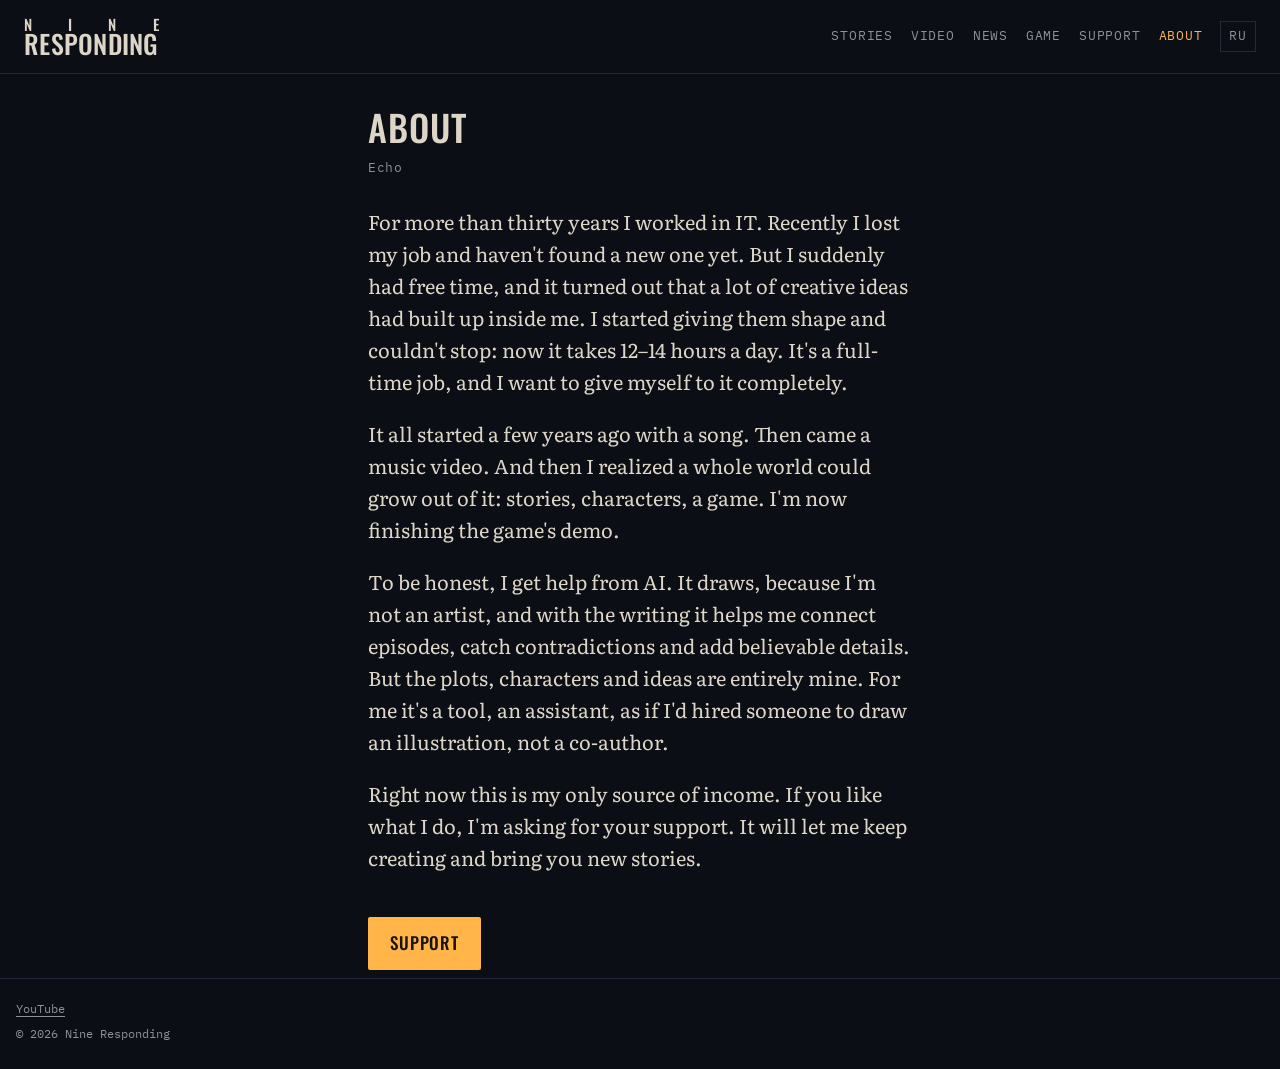
==== about/index.html @ e3c186d3 "Сборка из dd6345d" ====
<!doctype html>
<html lang="en">
<head>
<meta charset="utf-8">
<meta name="viewport" content="width=device-width, initial-scale=1">
<title>About — Nine Responding</title>
<meta name="description" content="Nobody else will go. You&#x27;re the rescue. The machine is barely holding together, the odds are bad, and someone out there is still calling.">
<meta property="og:title" content="About">
<meta property="og:description" content="Nobody else will go. You&#x27;re the rescue. The machine is barely holding together, the odds are bad, and someone out there is still calling.">
<meta property="og:type" content="website">
<script type="module" src="https://static.cloudflareinsights.com/beacon.min.js" data-cf-beacon='{"token": "5e5eaa38a6b947d298959b87df65c44a"}'></script>
<link rel="canonical" href="https://nineresponding.com/about/">
<meta property="og:image" content="https://nineresponding.com/assets/key-art-draft-1600.webp">
<meta name="theme-color" content="#0b0e14">
<link rel="icon" href="/favicon-32.png" type="image/png" sizes="32x32">
<link rel="apple-touch-icon" href="/apple-touch-icon.png">
<link rel="preload" href="/fonts/literata-cyrillic-400-normal.woff2" as="font" type="font/woff2" crossorigin>
<link rel="stylesheet" href="/style.css?v=d3aee0e0">
<script src="/site.js?v=2325789d" defer></script>
</head>
<body>
<a class="skip" href="#main">Skip to content</a>
<header class="site-header">
  <a class="logo" href="/" aria-label="Nine Responding">
    <span class="logo-top" aria-hidden="true"><span>N</span><span>I</span><span>N</span><span>E</span></span>
    <span class="logo-bottom" aria-hidden="true">RESPONDING</span>
  </a>
  <nav class="site-nav"><a href="/stories/">Stories</a><a href="/video/">Video</a><a href="/news/">News</a><a href="/game/">Game</a><a href="/support/">Support</a><a href="/about/" aria-current="page">About</a><a class="lang" href="https://9resp.ru/about/" hreflang="ru" aria-label="Русская версия">RU</a></nav>
</header>
<main id="main">
<div class="wrap about"><h1 class="page-title">About</h1><p class="byline">Echo</p><p>For more than thirty years I worked in IT. Recently I lost my job and haven't found a new one yet. But I suddenly had free time, and it turned out that a lot of creative ideas had built up inside me. I started giving them shape and couldn't stop: now it takes 12–14 hours a day. It's a full-time job, and I want to give myself to it completely.</p><p>It all started a few years ago with a song. Then came a music video. And then I realized a whole world could grow out of it: stories, characters, a game. I'm now finishing the game's demo.</p><p>To be honest, I get help from AI. It draws, because I'm not an artist, and with the writing it helps me connect episodes, catch contradictions and add believable details. But the plots, characters and ideas are entirely mine. For me it's a tool, an assistant, as if I'd hired someone to draw an illustration, not a co-author.</p><p>Right now this is my only source of income. If you like what I do, I'm asking for your support. It will let me keep creating and bring you new stories.</p><a class="btn btn-primary" href="/support/">Support</a></div>
</main>
<footer class="site-footer">
  <p class="socials"><a href="https://www.youtube.com/channel/UCDB4anseFL0eSQk6nNHwFkQ" rel="noopener" target="_blank">YouTube</a></p>
  <p>© 2026 Nine Responding</p>
</footer>
</body>
</html>
---- style.css ----
/* Nine Responding — тёмная кабина, янтарные приборы. Сначала мобильная версия. */

@font-face { font-family: "Literata"; font-style: normal; font-weight: 400; font-display: swap;
  src: url(/fonts/literata-cyrillic-400-normal.woff2) format("woff2");
  unicode-range: U+0301,U+0400-045F,U+0490-0491,U+04B0-04B1,U+2116; }
@font-face { font-family: "Literata"; font-style: normal; font-weight: 400; font-display: swap;
  src: url(/fonts/literata-latin-400-normal.woff2) format("woff2");
  unicode-range: U+0000-00FF,U+0131,U+0152-0153,U+02BB-02BC,U+02C6,U+02DA,U+02DC,U+0304,U+0308,U+0329,U+2000-206F,U+20AC,U+2122,U+2191,U+2193,U+2212,U+2215,U+FEFF,U+FFFD; }
@font-face { font-family: "Literata"; font-style: italic; font-weight: 400; font-display: swap;
  src: url(/fonts/literata-cyrillic-400-italic.woff2) format("woff2");
  unicode-range: U+0301,U+0400-045F,U+0490-0491,U+04B0-04B1,U+2116; }
@font-face { font-family: "Literata"; font-style: italic; font-weight: 400; font-display: swap;
  src: url(/fonts/literata-latin-400-italic.woff2) format("woff2");
  unicode-range: U+0000-00FF,U+0131,U+0152-0153,U+02BB-02BC,U+02C6,U+02DA,U+02DC,U+0304,U+0308,U+0329,U+2000-206F,U+20AC,U+2122,U+2191,U+2193,U+2212,U+2215,U+FEFF,U+FFFD; }
@font-face { font-family: "Literata"; font-style: normal; font-weight: 600; font-display: swap;
  src: url(/fonts/literata-cyrillic-600-normal.woff2) format("woff2");
  unicode-range: U+0301,U+0400-045F,U+0490-0491,U+04B0-04B1,U+2116; }
@font-face { font-family: "Literata"; font-style: normal; font-weight: 600; font-display: swap;
  src: url(/fonts/literata-latin-600-normal.woff2) format("woff2");
  unicode-range: U+0000-00FF,U+0131,U+0152-0153,U+02BB-02BC,U+02C6,U+02DA,U+02DC,U+0304,U+0308,U+0329,U+2000-206F,U+20AC,U+2122,U+2191,U+2193,U+2212,U+2215,U+FEFF,U+FFFD; }
@font-face { font-family: "Oswald"; font-weight: 500; font-display: swap;
  src: url(/fonts/oswald-cyrillic-500-normal.woff2) format("woff2");
  unicode-range: U+0301,U+0400-045F,U+0490-0491,U+04B0-04B1,U+2116; }
@font-face { font-family: "Oswald"; font-weight: 500; font-display: swap;
  src: url(/fonts/oswald-latin-500-normal.woff2) format("woff2");
  unicode-range: U+0000-00FF,U+0131,U+0152-0153,U+02BB-02BC,U+02C6,U+02DA,U+02DC,U+0304,U+0308,U+0329,U+2000-206F,U+20AC,U+2122,U+2191,U+2193,U+2212,U+2215,U+FEFF,U+FFFD; }
@font-face { font-family: "IBM Plex Mono"; font-weight: 400; font-display: swap;
  src: url(/fonts/ibm-plex-mono-cyrillic-400-normal.woff2) format("woff2");
  unicode-range: U+0301,U+0400-045F,U+0490-0491,U+04B0-04B1,U+2116; }
@font-face { font-family: "IBM Plex Mono"; font-weight: 400; font-display: swap;
  src: url(/fonts/ibm-plex-mono-latin-400-normal.woff2) format("woff2");
  unicode-range: U+0000-00FF,U+0131,U+0152-0153,U+02BB-02BC,U+02C6,U+02DA,U+02DC,U+0304,U+0308,U+0329,U+2000-206F,U+20AC,U+2122,U+2191,U+2193,U+2212,U+2215,U+FEFF,U+FFFD; }

:root {
  --bg: #0b0e14;
  --bg-raised: #121824;
  --line: #222a39;
  --text: #ddd6c8;
  --muted: #8d919b;
  --amber: #ffb547;
  --amber-dim: #d39a45;
  --on-amber: #1a1206;
  --read: "Literata", Georgia, serif;
  --display: "Oswald", "Arial Narrow", sans-serif;
  --mono: "IBM Plex Mono", ui-monospace, monospace;
  --gutter: 16px;
  color-scheme: dark;
}

*, *::before, *::after { box-sizing: border-box; }
html { -webkit-text-size-adjust: 100%; }
body {
  margin: 0;
  background: var(--bg);
  color: var(--text);
  font: 400 18px/1.6 var(--read);
  min-height: 100vh;
  display: flex;
  flex-direction: column;
}
main { flex: 1; }
img { max-width: 100%; height: auto; display: block; }
a { color: var(--amber-dim); text-underline-offset: 3px; }
a:hover { color: var(--amber); }
:focus-visible { outline: 2px solid var(--amber); outline-offset: 3px; }

.skip { position: absolute; left: -9999px; }
.skip:focus { left: var(--gutter); top: 8px; background: var(--amber); color: var(--on-amber); padding: 6px 10px; z-index: 10; }

.wrap { max-width: 36rem; margin: 0 auto; padding: 0 var(--gutter); }

/* шапка */
.site-header {
  display: flex; flex-wrap: wrap; align-items: center; justify-content: space-between;
  gap: 12px 20px; padding: 14px var(--gutter);
  border-bottom: 1px solid var(--line);
}
.logo { display: inline-flex; flex-direction: column; text-decoration: none; color: var(--text);
  font-family: var(--display); font-weight: 500; text-transform: uppercase; line-height: .9; }
.logo:hover { color: var(--amber); }
.logo-top { display: flex; justify-content: space-between; font-size: 13px; }
.logo-bottom { font-size: 22px; letter-spacing: .01em; }
.site-nav { display: flex; flex-wrap: wrap; gap: 4px 18px; font: 400 13px/1.4 var(--mono); text-transform: uppercase; letter-spacing: .06em; }
.site-nav a { color: var(--muted); text-decoration: none; padding: 6px 0; }
.site-nav a:hover, .site-nav a[aria-current] { color: var(--amber); }
.site-nav .lang { border: 1px solid var(--line); padding: 5px 8px; }

/* подписи-приборы */
.meta, .label, .note, .caption, .next-date, .end-mark, .draft {
  font-family: var(--mono); font-size: 13px; letter-spacing: .06em; text-transform: uppercase; color: var(--muted);
}
.label { margin: 0 0 16px; font-weight: 400; }
.note, .caption { text-transform: none; letter-spacing: 0; }

/* кнопки */
.btn {
  display: block; text-align: center; text-decoration: none;
  font: 500 17px/1.2 var(--display); text-transform: uppercase; letter-spacing: .05em;
  padding: 16px 22px; margin: 8px 0; border-radius: 2px;
}
.btn-primary { background: var(--amber); color: var(--on-amber); }
.btn-primary:hover { background: #ffc66e; color: var(--on-amber); }
.btn-secondary { border: 1px solid var(--amber-dim); color: var(--amber-dim); }
.btn-secondary:hover { border-color: var(--amber); color: var(--amber); }
.quiet { font-family: var(--mono); font-size: 14px; color: var(--muted); }

/* главная */
.hero { margin-bottom: 40px; }
.hero-art { width: 100%; max-width: 1100px; margin: 0 auto; }
.hero-text { padding-top: 24px; }
.logline { font-size: 21px; line-height: 1.45; margin: 0 0 24px; }
.block { margin-bottom: 48px; }

/* списки */
.page-title { font: 500 30px/1.15 var(--display); text-transform: uppercase; letter-spacing: .03em; margin: 32px 0 24px; }
.section-title { font: 500 22px/1.2 var(--display); text-transform: uppercase; letter-spacing: .06em; color: var(--amber); margin: 40px 0 16px; }
.cards, .news { list-style: none; margin: 0; padding: 0; }
.card { border-top: 1px solid var(--line); }
.card a { display: flex; gap: 16px; align-items: flex-start; padding: 20px 0; color: inherit; text-decoration: none; }
.card-thumb { flex: none; width: 112px; height: 84px; object-fit: cover; border-radius: 2px; background: var(--bg-raised); }
.card-text { min-width: 0; }
.card a:hover .card-title { color: var(--amber); }
.card .meta { margin: 0 0 6px; }
.card-title { font: 500 24px/1.2 var(--display); text-transform: uppercase; letter-spacing: .02em; margin: 0 0 8px; }
.card-summary { margin: 0; color: var(--muted); }
.news li { border-top: 1px solid var(--line); padding: 16px 0; }
.news .meta { margin: 0 0 4px; }
.news h3 { font: 600 18px/1.35 var(--read); margin: 0 0 6px; }
.news p { margin: 0 0 8px; }

/* рассказ */
.story { padding-top: 32px; padding-bottom: 24px; }
.story .meta { margin: 0 0 8px; }
.story-title { font: 500 34px/1.1 var(--display); text-transform: uppercase; letter-spacing: .02em; margin: 0 0 40px; }
.prose p { margin: 0; text-indent: 1.5em; hyphens: auto; }
.prose h2 + p, .prose figure + p, .prose p:first-child { text-indent: 0; }
.prose h2 {
  font: 500 22px/1.2 var(--display); text-transform: uppercase; letter-spacing: .06em; color: var(--amber);
  margin: 56px 0 24px;
}
.prose h2::before { content: ""; display: block; width: 32px; border-top: 1px solid var(--amber-dim); margin-bottom: 14px; }
.prose > h2:first-child { margin-top: 0; }
.story-end { margin-top: 56px; padding-top: 24px; border-top: 1px solid var(--line); }
.end-mark { margin: 0 0 24px; }
.next-date { color: var(--amber); margin: 0 0 12px; }
.story-end .note { margin: 4px 0 28px; }
.feedback { margin: 0 0 28px; }
.feedback p { margin: 0 0 4px; }
.next-link { font-family: var(--display); text-transform: uppercase; letter-spacing: .04em; font-size: 18px; }
.draft { color: var(--on-amber); background: var(--amber-dim); padding: 6px 10px; margin: 0 0 24px; }

/* клип */
.video { position: relative; aspect-ratio: 16 / 9; background: var(--bg-raised); }
.video iframe, .video video { position: absolute; inset: 0; width: 100%; height: 100%; border: 0; }

.wallet { font-family: var(--mono); word-break: break-all; background: var(--bg-raised); padding: 12px; }
.lead { font-size: 20px; }

/* подвал */
.site-footer { border-top: 1px solid var(--line); padding: 20px var(--gutter); font: 400 12px/1.6 var(--mono); color: var(--muted); }
.site-footer p { margin: 0 0 6px; }
.socials a { margin-right: 14px; color: var(--muted); }
.socials:empty { display: none; }

@media (min-width: 640px) {
  body { font-size: 19px; }
  .btn { display: inline-block; }
  .logo-top { font-size: 15px; }
  .logo-bottom { font-size: 26px; }
  .story-title { font-size: 44px; }
  .page-title { font-size: 36px; }
  .logline { font-size: 23px; }
  .card-thumb { width: 160px; height: 120px; }
  .site-header { padding: 18px 24px; }
}

@media (min-width: 1000px) {
  body { font-size: 20px; }
}

@media (prefers-reduced-motion: reduce) {
  * { scroll-behavior: auto !important; transition: none !important; }
}

/* отклик — тише главной кнопки */
.feedback .btn { display: inline-block; font-size: 14px; padding: 9px 16px; }

/* подпись автора и иллюстрации */
.byline { font: 400 13px/1.4 var(--mono); letter-spacing: .04em; color: var(--muted); margin: -28px 0 40px; }
.prose figure { margin: 32px calc(-1 * var(--gutter)); }
.prose figure img { width: 100%; }
@media (min-width: 640px) { .prose figure { margin: 40px 0; } }
.next-date .countdown { color: var(--amber); }
.next-date { text-transform: none; letter-spacing: .02em; color: var(--text); }

/* обо мне */
.about .byline { margin: -12px 0 28px; }
.about p:not(.byline) { margin: 0 0 1em; }
.about .btn { margin-top: 24px; }

.prose figure video { width: 100%; height: auto; display: block; background: var(--bg-raised); }

/* следующий рассказ */
.next-story .label { margin-bottom: 8px; }
.next-title { font: 500 24px/1.2 var(--display); text-transform: uppercase; letter-spacing: .02em; margin: 0 0 8px; }
.next-teaser { margin: 0 0 8px; }
.story-end .next-story { margin: 0 0 28px; }

/* аудиоверсия */
.audio { margin: -16px 0 40px; }
.audio .label { margin-bottom: 8px; }
.audio audio { width: 100%; display: block; }
.audio .note { margin: 8px 0 0; }

/* клип и страница игры */
.clip .video { margin-top: 24px; }
.game p { margin: 0 0 1em; }
.game .btn { margin-top: 24px; }
.game .clip { margin: 32px 0; }

/* знак службы в конце рассказа */
.end-mark { display: flex; align-items: center; gap: 14px; }
.end-mark .emblem { width: 48px; height: 48px; flex: none; }

/* кошелёк */
.wallet-box { margin: 24px 0; }
.btn + .wallet-box { margin-top: 48px; }
.wallet-title { font: 500 22px/1.2 var(--display); text-transform: uppercase; letter-spacing: .06em; color: var(--amber); margin: 0 0 16px; }
.wallet-title::before { content: ""; display: block; width: 32px; border-top: 1px solid var(--amber-dim); margin-bottom: 14px; }
.wallet-box .note { margin: 0 0 8px; }
.wallet-box .copy { display: inline-block; font-size: 14px; padding: 9px 16px; margin: 12px 0; cursor: pointer; background: none; }
.wallet-qr { width: 160px; height: 160px; margin-top: 8px; border-radius: 2px; }
.new-mark { color: var(--amber); }
.cards + .next-story { border-top: 1px solid var(--line); padding-top: 20px; margin-top: 0; }
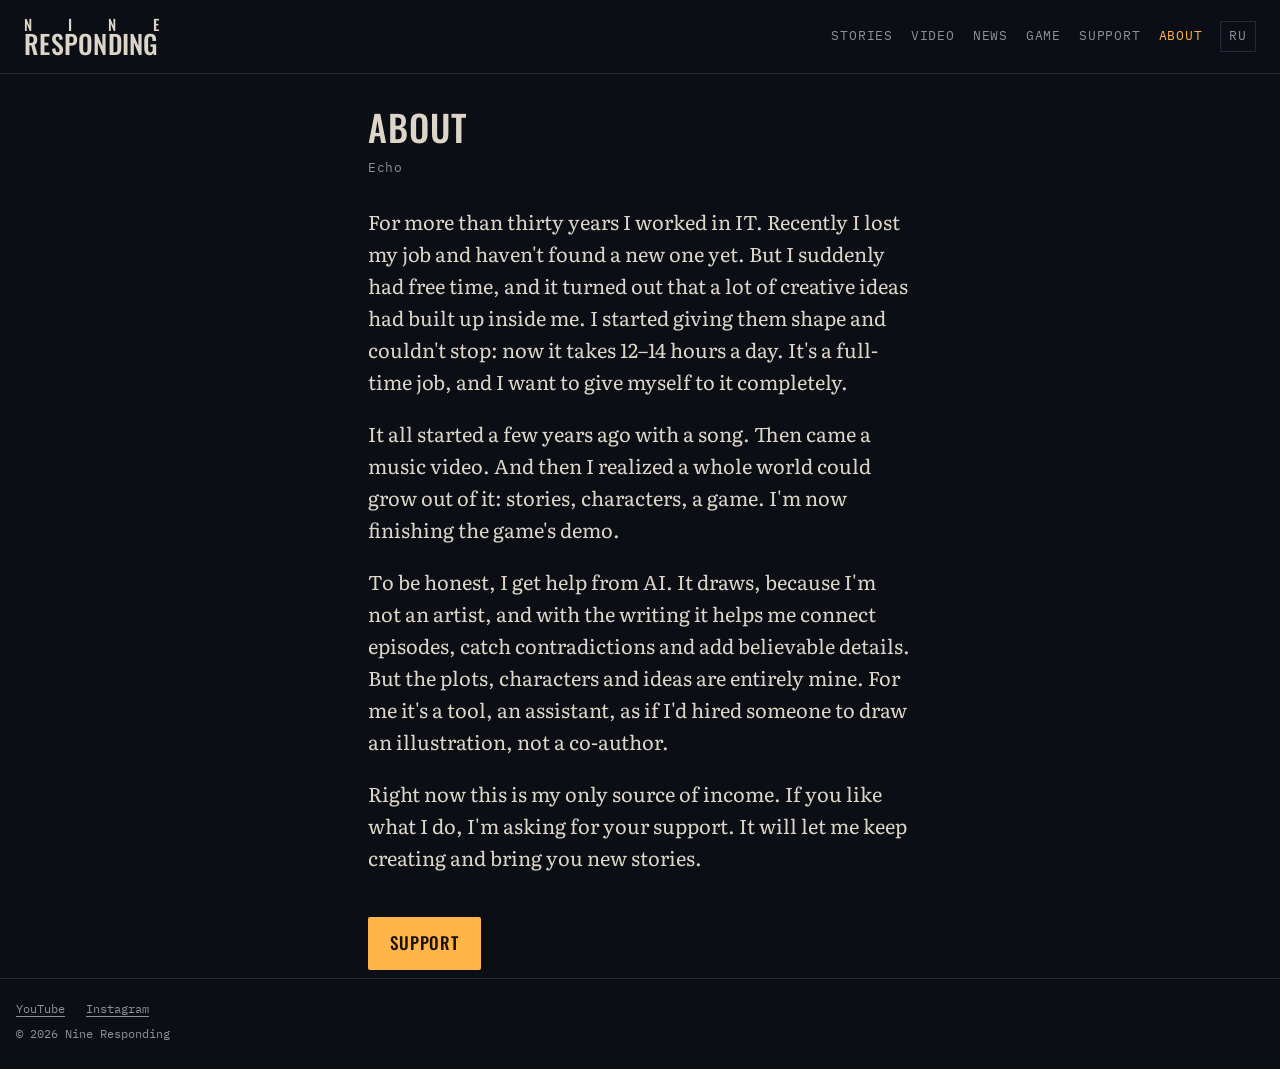
==== commit 6839ea74: "Сборка из 5e8ceba" ====
--- a/about/index.html
+++ b/about/index.html
@@ -31,7 +31,7 @@
 <div class="wrap about"><h1 class="page-title">About</h1><p class="byline">Echo</p><p>For more than thirty years I worked in IT. Recently I lost my job and haven't found a new one yet. But I suddenly had free time, and it turned out that a lot of creative ideas had built up inside me. I started giving them shape and couldn't stop: now it takes 12–14 hours a day. It's a full-time job, and I want to give myself to it completely.</p><p>It all started a few years ago with a song. Then came a music video. And then I realized a whole world could grow out of it: stories, characters, a game. I'm now finishing the game's demo.</p><p>To be honest, I get help from AI. It draws, because I'm not an artist, and with the writing it helps me connect episodes, catch contradictions and add believable details. But the plots, characters and ideas are entirely mine. For me it's a tool, an assistant, as if I'd hired someone to draw an illustration, not a co-author.</p><p>Right now this is my only source of income. If you like what I do, I'm asking for your support. It will let me keep creating and bring you new stories.</p><a class="btn btn-primary" href="/support/">Support</a></div>
 </main>
 <footer class="site-footer">
-  <p class="socials"><a href="https://www.youtube.com/channel/UCDB4anseFL0eSQk6nNHwFkQ" rel="noopener" target="_blank">YouTube</a></p>
+  <p class="socials"><a href="https://www.youtube.com/channel/UCDB4anseFL0eSQk6nNHwFkQ" rel="noopener" target="_blank">YouTube</a> <a href="https://www.instagram.com/nineresponding/" rel="noopener" target="_blank">Instagram</a></p>
   <p>© 2026 Nine Responding</p>
 </footer>
 </body>
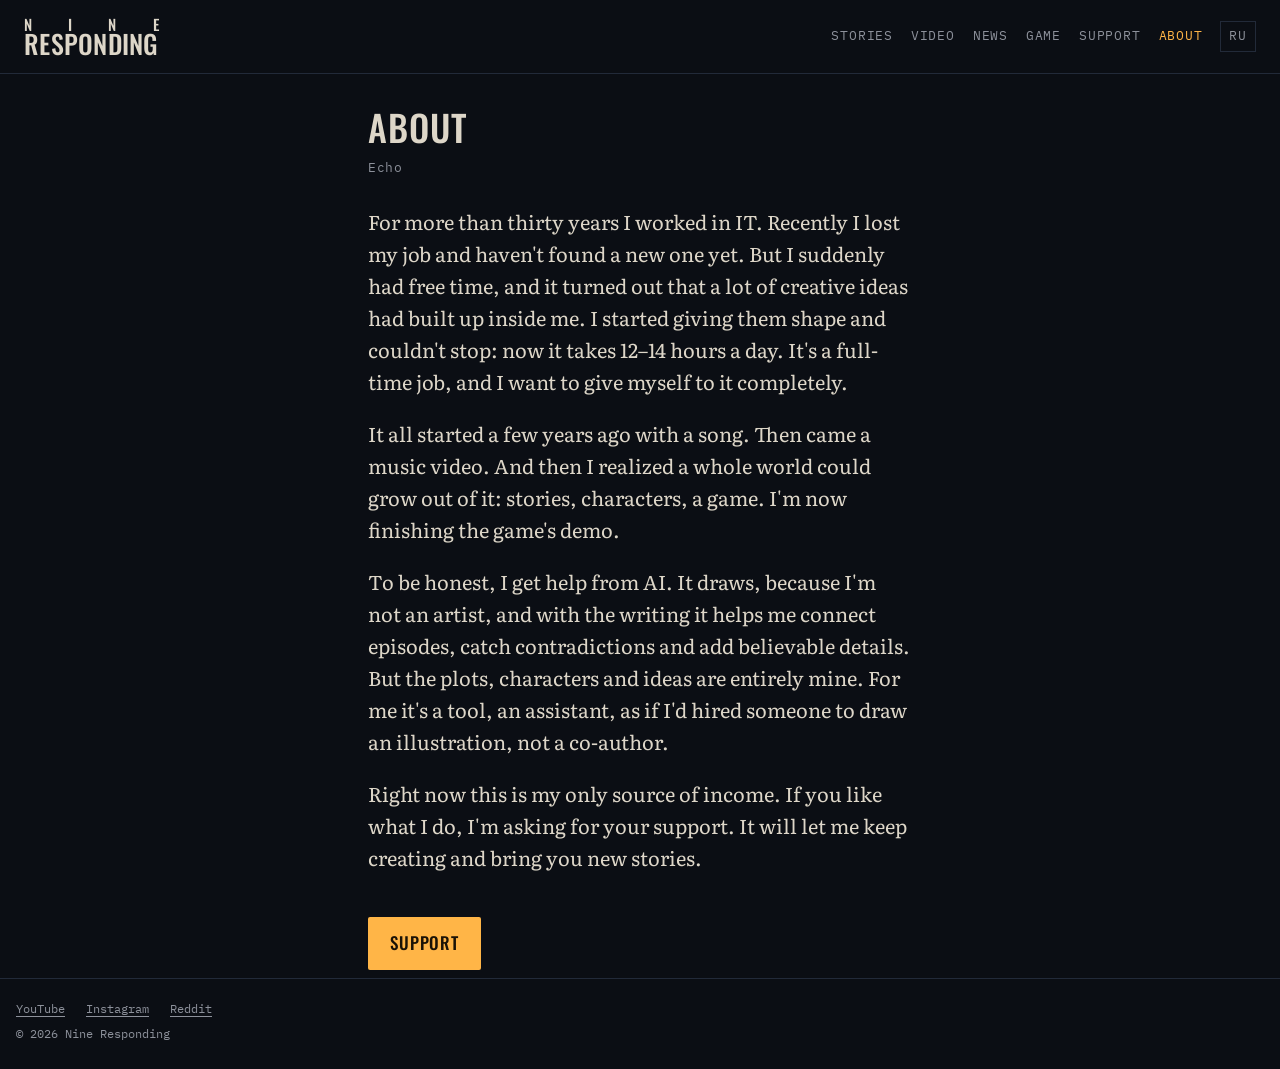
==== commit 194ef1c3: "Сборка из 9defa22" ====
--- a/about/index.html
+++ b/about/index.html
@@ -31,7 +31,7 @@
 <div class="wrap about"><h1 class="page-title">About</h1><p class="byline">Echo</p><p>For more than thirty years I worked in IT. Recently I lost my job and haven't found a new one yet. But I suddenly had free time, and it turned out that a lot of creative ideas had built up inside me. I started giving them shape and couldn't stop: now it takes 12–14 hours a day. It's a full-time job, and I want to give myself to it completely.</p><p>It all started a few years ago with a song. Then came a music video. And then I realized a whole world could grow out of it: stories, characters, a game. I'm now finishing the game's demo.</p><p>To be honest, I get help from AI. It draws, because I'm not an artist, and with the writing it helps me connect episodes, catch contradictions and add believable details. But the plots, characters and ideas are entirely mine. For me it's a tool, an assistant, as if I'd hired someone to draw an illustration, not a co-author.</p><p>Right now this is my only source of income. If you like what I do, I'm asking for your support. It will let me keep creating and bring you new stories.</p><a class="btn btn-primary" href="/support/">Support</a></div>
 </main>
 <footer class="site-footer">
-  <p class="socials"><a href="https://www.youtube.com/channel/UCDB4anseFL0eSQk6nNHwFkQ" rel="noopener" target="_blank">YouTube</a> <a href="https://www.instagram.com/nineresponding/" rel="noopener" target="_blank">Instagram</a></p>
+  <p class="socials"><a href="https://www.youtube.com/channel/UCDB4anseFL0eSQk6nNHwFkQ" rel="noopener" target="_blank">YouTube</a> <a href="https://www.instagram.com/nineresponding/" rel="noopener" target="_blank">Instagram</a> <a href="https://www.reddit.com/r/NineResponding/" rel="noopener" target="_blank">Reddit</a></p>
   <p>© 2026 Nine Responding</p>
 </footer>
 </body>
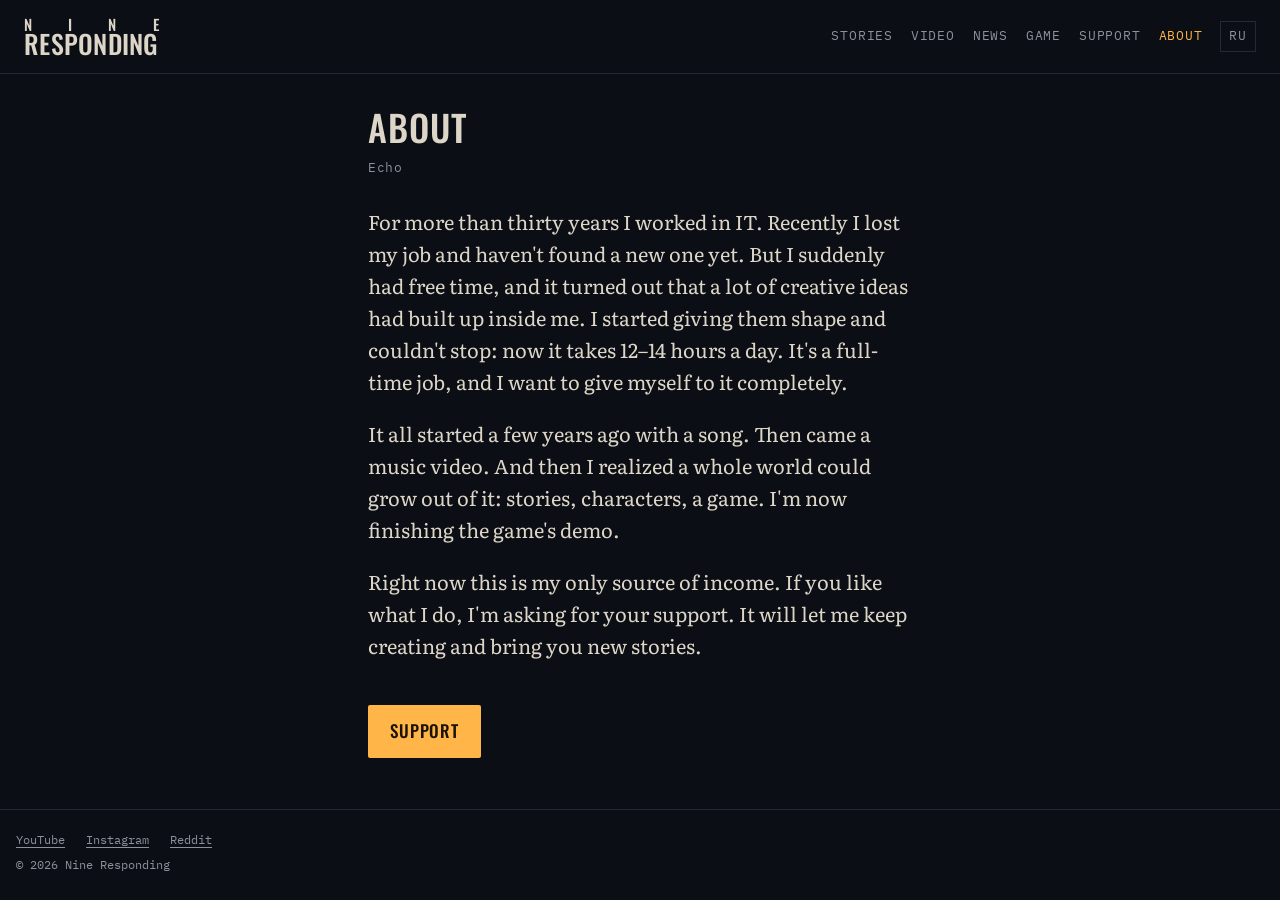
==== commit 7b1aa9d7: "Сборка из 3b0d731" ====
--- a/about/index.html
+++ b/about/index.html
@@ -28,7 +28,7 @@
   <nav class="site-nav"><a href="/stories/">Stories</a><a href="/video/">Video</a><a href="/news/">News</a><a href="/game/">Game</a><a href="/support/">Support</a><a href="/about/" aria-current="page">About</a><a class="lang" href="https://9resp.ru/about/" hreflang="ru" aria-label="Русская версия">RU</a></nav>
 </header>
 <main id="main">
-<div class="wrap about"><h1 class="page-title">About</h1><p class="byline">Echo</p><p>For more than thirty years I worked in IT. Recently I lost my job and haven't found a new one yet. But I suddenly had free time, and it turned out that a lot of creative ideas had built up inside me. I started giving them shape and couldn't stop: now it takes 12–14 hours a day. It's a full-time job, and I want to give myself to it completely.</p><p>It all started a few years ago with a song. Then came a music video. And then I realized a whole world could grow out of it: stories, characters, a game. I'm now finishing the game's demo.</p><p>To be honest, I get help from AI. It draws, because I'm not an artist, and with the writing it helps me connect episodes, catch contradictions and add believable details. But the plots, characters and ideas are entirely mine. For me it's a tool, an assistant, as if I'd hired someone to draw an illustration, not a co-author.</p><p>Right now this is my only source of income. If you like what I do, I'm asking for your support. It will let me keep creating and bring you new stories.</p><a class="btn btn-primary" href="/support/">Support</a></div>
+<div class="wrap about"><h1 class="page-title">About</h1><p class="byline">Echo</p><p>For more than thirty years I worked in IT. Recently I lost my job and haven't found a new one yet. But I suddenly had free time, and it turned out that a lot of creative ideas had built up inside me. I started giving them shape and couldn't stop: now it takes 12–14 hours a day. It's a full-time job, and I want to give myself to it completely.</p><p>It all started a few years ago with a song. Then came a music video. And then I realized a whole world could grow out of it: stories, characters, a game. I'm now finishing the game's demo.</p><p>Right now this is my only source of income. If you like what I do, I'm asking for your support. It will let me keep creating and bring you new stories.</p><a class="btn btn-primary" href="/support/">Support</a></div>
 </main>
 <footer class="site-footer">
   <p class="socials"><a href="https://www.youtube.com/channel/UCDB4anseFL0eSQk6nNHwFkQ" rel="noopener" target="_blank">YouTube</a> <a href="https://www.instagram.com/nineresponding/" rel="noopener" target="_blank">Instagram</a> <a href="https://www.reddit.com/r/NineResponding/" rel="noopener" target="_blank">Reddit</a></p>
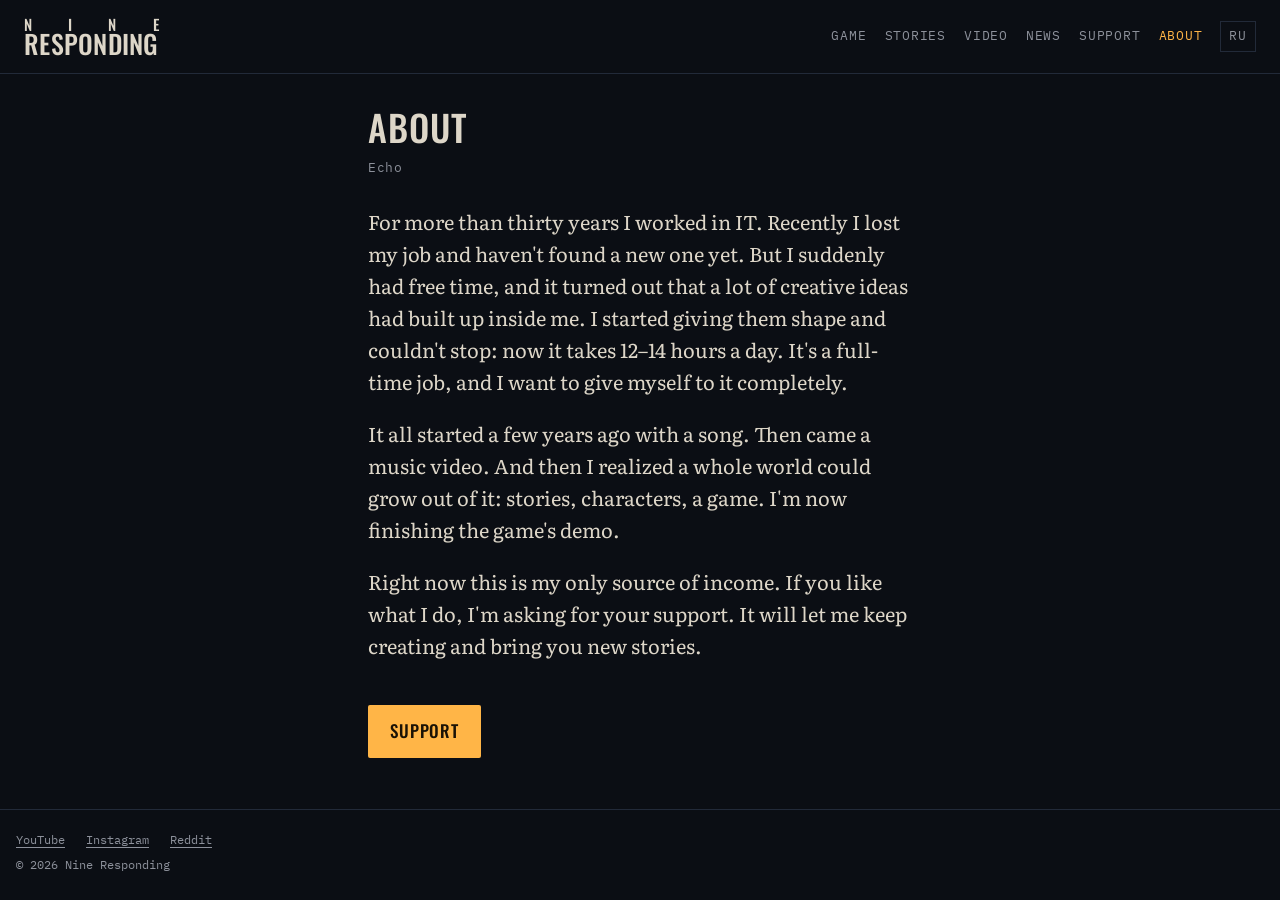
==== commit 042c4359: "Сборка из 2fee624" ====
--- a/about/index.html
+++ b/about/index.html
@@ -15,7 +15,7 @@
 <link rel="icon" href="/favicon-32.png" type="image/png" sizes="32x32">
 <link rel="apple-touch-icon" href="/apple-touch-icon.png">
 <link rel="preload" href="/fonts/literata-cyrillic-400-normal.woff2" as="font" type="font/woff2" crossorigin>
-<link rel="stylesheet" href="/style.css?v=d3aee0e0">
+<link rel="stylesheet" href="/style.css?v=fa2eb5e4">
 <script src="/site.js?v=2325789d" defer></script>
 </head>
 <body>
@@ -25,7 +25,7 @@
     <span class="logo-top" aria-hidden="true"><span>N</span><span>I</span><span>N</span><span>E</span></span>
     <span class="logo-bottom" aria-hidden="true">RESPONDING</span>
   </a>
-  <nav class="site-nav"><a href="/stories/">Stories</a><a href="/video/">Video</a><a href="/news/">News</a><a href="/game/">Game</a><a href="/support/">Support</a><a href="/about/" aria-current="page">About</a><a class="lang" href="https://9resp.ru/about/" hreflang="ru" aria-label="Русская версия">RU</a></nav>
+  <nav class="site-nav"><a href="/game/">Game</a><a href="/stories/">Stories</a><a href="/video/">Video</a><a href="/news/">News</a><a href="/support/">Support</a><a href="/about/" aria-current="page">About</a><a class="lang" href="https://9resp.ru/about/" hreflang="ru" aria-label="Русская версия">RU</a></nav>
 </header>
 <main id="main">
 <div class="wrap about"><h1 class="page-title">About</h1><p class="byline">Echo</p><p>For more than thirty years I worked in IT. Recently I lost my job and haven't found a new one yet. But I suddenly had free time, and it turned out that a lot of creative ideas had built up inside me. I started giving them shape and couldn't stop: now it takes 12–14 hours a day. It's a full-time job, and I want to give myself to it completely.</p><p>It all started a few years ago with a song. Then came a music video. And then I realized a whole world could grow out of it: stories, characters, a game. I'm now finishing the game's demo.</p><p>Right now this is my only source of income. If you like what I do, I'm asking for your support. It will let me keep creating and bring you new stories.</p><a class="btn btn-primary" href="/support/">Support</a></div>
--- a/style.css
+++ b/style.css
@@ -102,12 +102,18 @@
 .btn-primary:hover { background: #ffc66e; color: var(--on-amber); }
 .btn-secondary { border: 1px solid var(--amber-dim); color: var(--amber-dim); }
 .btn-secondary:hover { border-color: var(--amber); color: var(--amber); }
+.cta-demo { display: none; }
+.from-demo .cta-demo { display: block; }
+.from-demo .cta-default { display: none; }
+.quiet-row { display: flex; flex-wrap: wrap; gap: 8px 24px; justify-content: center; margin: 16px 0 0; }
 .quiet { font-family: var(--mono); font-size: 14px; color: var(--muted); }
 
 /* главная */
 .hero { margin-bottom: 40px; }
 .hero-art { width: 100%; max-width: 1100px; margin: 0 auto; }
-.hero-text { padding-top: 24px; }
+.hero-text { padding-block: 24px; }
+.hero-text .page-title { margin-top: 0; }
+.hero-links { display: flex; flex-wrap: wrap; gap: 8px 16px; }
 .logline { font-size: 21px; line-height: 1.45; margin: 0 0 24px; }
 .block { margin-bottom: 48px; }
 
@@ -232,3 +238,5 @@
 .wallet-qr { width: 160px; height: 160px; margin-top: 8px; border-radius: 2px; }
 .new-mark { color: var(--amber); }
 .cards + .next-story { border-top: 1px solid var(--line); padding-top: 20px; margin-top: 0; }
+.itch-widget { margin: 40px 0 8px; }
+.itch-widget iframe { display: block; width: 552px; max-width: 100%; height: 167px; border: 0; }
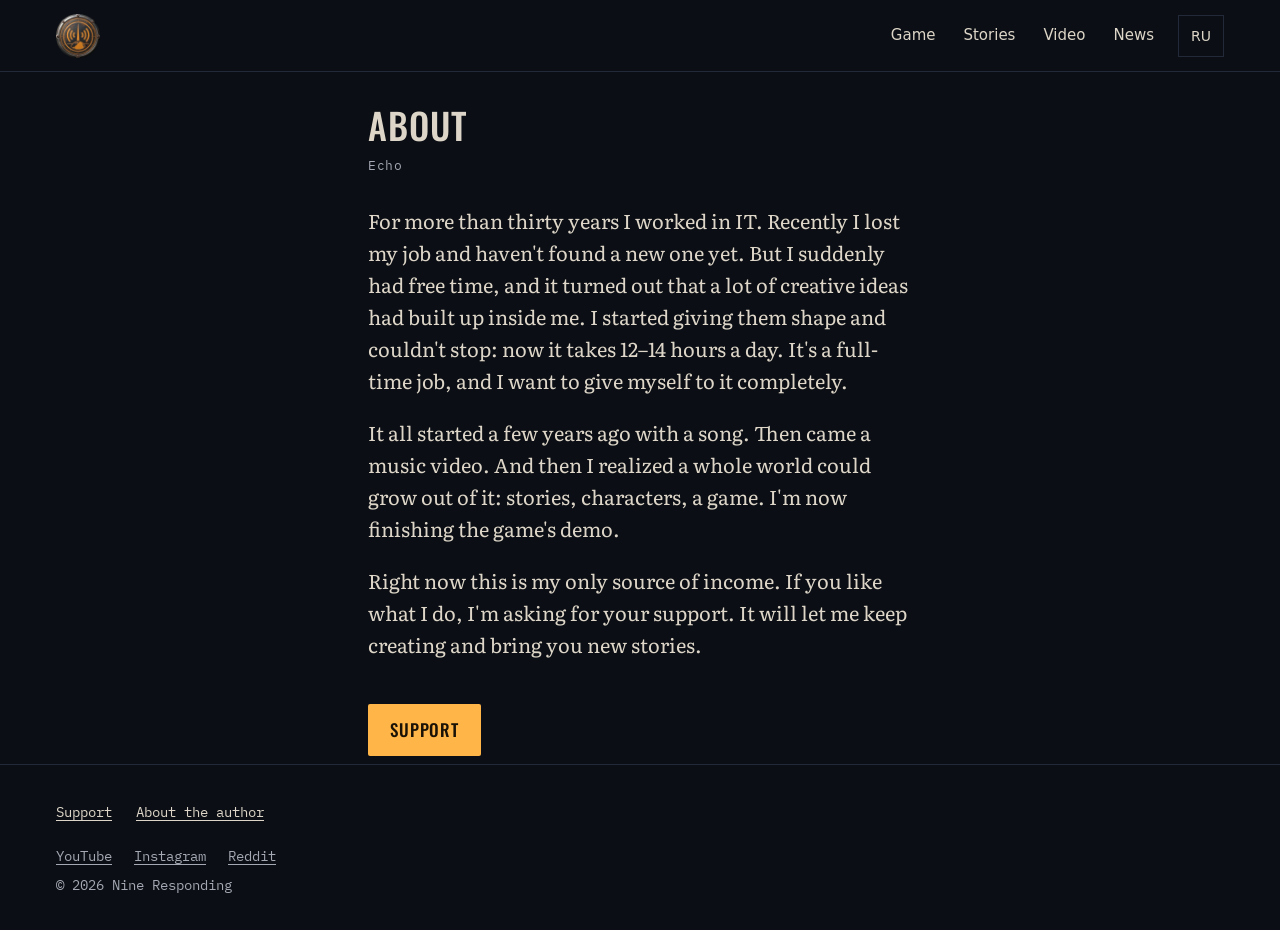
==== commit 2bb84f55: "Сборка из 808c46e" ====
--- a/about/index.html
+++ b/about/index.html
@@ -15,22 +15,24 @@
 <link rel="icon" href="/favicon-32.png" type="image/png" sizes="32x32">
 <link rel="apple-touch-icon" href="/apple-touch-icon.png">
 <link rel="preload" href="/fonts/literata-cyrillic-400-normal.woff2" as="font" type="font/woff2" crossorigin>
-<link rel="stylesheet" href="/style.css?v=fa2eb5e4">
-<script src="/site.js?v=2325789d" defer></script>
+<link rel="stylesheet" href="/style.css?v=9d5e55bd">
+<script src="/site.js?v=8b418f90" defer></script>
 </head>
 <body>
 <a class="skip" href="#main">Skip to content</a>
 <header class="site-header">
   <a class="logo" href="/" aria-label="Nine Responding">
-    <span class="logo-top" aria-hidden="true"><span>N</span><span>I</span><span>N</span><span>E</span></span>
-    <span class="logo-bottom" aria-hidden="true">RESPONDING</span>
+    <img src="/assets/emblem-mark.webp" width="48" height="48" alt="">
   </a>
-  <nav class="site-nav"><a href="/game/">Game</a><a href="/stories/">Stories</a><a href="/video/">Video</a><a href="/news/">News</a><a href="/support/">Support</a><a href="/about/" aria-current="page">About</a><a class="lang" href="https://9resp.ru/about/" hreflang="ru" aria-label="Русская версия">RU</a></nav>
+  <button class="menu-toggle" type="button" aria-expanded="false" aria-controls="site-nav" hidden>Menu</button>
+  <nav class="site-nav" id="site-nav" aria-label="Menu"><a href="/game/">Game</a><a href="/stories/">Stories</a><a href="/video/">Video</a><a href="/news/">News</a></nav>
+  <a class="lang" href="https://9resp.ru/about/" hreflang="ru" aria-label="Русская версия">RU</a>
 </header>
 <main id="main">
 <div class="wrap about"><h1 class="page-title">About</h1><p class="byline">Echo</p><p>For more than thirty years I worked in IT. Recently I lost my job and haven't found a new one yet. But I suddenly had free time, and it turned out that a lot of creative ideas had built up inside me. I started giving them shape and couldn't stop: now it takes 12–14 hours a day. It's a full-time job, and I want to give myself to it completely.</p><p>It all started a few years ago with a song. Then came a music video. And then I realized a whole world could grow out of it: stories, characters, a game. I'm now finishing the game's demo.</p><p>Right now this is my only source of income. If you like what I do, I'm asking for your support. It will let me keep creating and bring you new stories.</p><a class="btn btn-primary" href="/support/">Support</a></div>
 </main>
 <footer class="site-footer">
+  <div class="footer-links"><a href="/support/">Support</a><a href="/about/">About the author</a></div>
   <p class="socials"><a href="https://www.youtube.com/channel/UCDB4anseFL0eSQk6nNHwFkQ" rel="noopener" target="_blank">YouTube</a> <a href="https://www.instagram.com/nineresponding/" rel="noopener" target="_blank">Instagram</a> <a href="https://www.reddit.com/r/NineResponding/" rel="noopener" target="_blank">Reddit</a></p>
   <p>© 2026 Nine Responding</p>
 </footer>
--- a/style.css
+++ b/style.css
@@ -36,10 +36,11 @@
   --bg-raised: #121824;
   --line: #222a39;
   --text: #ddd6c8;
-  --muted: #8d919b;
+  --muted: #a4a8b2;
   --amber: #ffb547;
   --amber-dim: #d39a45;
   --on-amber: #1a1206;
+  --ui: system-ui, -apple-system, "Segoe UI", sans-serif;
   --read: "Literata", Georgia, serif;
   --display: "Oswald", "Arial Narrow", sans-serif;
   --mono: "IBM Plex Mono", ui-monospace, monospace;
@@ -71,19 +72,34 @@
 
 /* шапка */
 .site-header {
-  display: flex; flex-wrap: wrap; align-items: center; justify-content: space-between;
-  gap: 12px 20px; padding: 14px var(--gutter);
+  display: flex; align-items: center; flex-wrap: wrap; gap: 12px 24px;
+  min-height: 72px; padding: 12px max(var(--gutter), calc((100% - 1168px) / 2));
   border-bottom: 1px solid var(--line);
 }
-.logo { display: inline-flex; flex-direction: column; text-decoration: none; color: var(--text);
-  font-family: var(--display); font-weight: 500; text-transform: uppercase; line-height: .9; }
-.logo:hover { color: var(--amber); }
-.logo-top { display: flex; justify-content: space-between; font-size: 13px; }
-.logo-bottom { font-size: 22px; letter-spacing: .01em; }
-.site-nav { display: flex; flex-wrap: wrap; gap: 4px 18px; font: 400 13px/1.4 var(--mono); text-transform: uppercase; letter-spacing: .06em; }
-.site-nav a { color: var(--muted); text-decoration: none; padding: 6px 0; }
+.logo { display: block; flex: none; margin-right: auto; }
+.logo img { width: 44px; height: 44px; object-fit: contain; }
+.site-nav { display: flex; flex-wrap: wrap; gap: 8px 28px; font: 400 15px/1.4 var(--ui); }
+.site-nav a { color: var(--text); text-decoration: none; padding: 10px 0; }
 .site-nav a:hover, .site-nav a[aria-current] { color: var(--amber); }
-.site-nav .lang { border: 1px solid var(--line); padding: 5px 8px; }
+.lang, .menu-toggle {
+  color: var(--text); background: transparent; border: 1px solid var(--line);
+  font: 400 14px/1 var(--ui); padding: 13px 12px; text-decoration: none;
+}
+.menu-toggle { cursor: pointer; }
+.menu-toggle[hidden] { display: none; }
+.visually-hidden {
+  position: absolute; width: 1px; height: 1px; padding: 0; margin: -1px;
+  overflow: hidden; clip-path: inset(50%); white-space: nowrap; border: 0;
+}
+@media (max-width: 719px) {
+  .site-nav { width: 100%; order: 4; }
+  .menu-ready .site-nav { display: none; }
+  .menu-ready .site-nav.is-open { display: flex; flex-direction: column; gap: 0; }
+  .site-nav a { padding: 12px 0; }
+}
+@media (min-width: 720px) {
+  .menu-toggle { display: none; }
+}
 
 /* подписи-приборы */
 .meta, .label, .note, .caption, .next-date, .end-mark, .draft {
@@ -102,20 +118,43 @@
 .btn-primary:hover { background: #ffc66e; color: var(--on-amber); }
 .btn-secondary { border: 1px solid var(--amber-dim); color: var(--amber-dim); }
 .btn-secondary:hover { border-color: var(--amber); color: var(--amber); }
-.cta-demo { display: none; }
-.from-demo .cta-demo { display: block; }
-.from-demo .cta-default { display: none; }
 .quiet-row { display: flex; flex-wrap: wrap; gap: 8px 24px; justify-content: center; margin: 16px 0 0; }
 .quiet { font-family: var(--mono); font-size: 14px; color: var(--muted); }
 
 /* главная */
-.hero { margin-bottom: 40px; }
-.hero-art { width: 100%; max-width: 1100px; margin: 0 auto; }
-.hero-text { padding-block: 24px; }
-.hero-text .page-title { margin-top: 0; }
-.hero-links { display: flex; flex-wrap: wrap; gap: 8px 16px; }
-.logline { font-size: 21px; line-height: 1.45; margin: 0 0 24px; }
+.wide { width: 100%; max-width: 1200px; padding: 0 var(--gutter); margin-inline: auto; }
+.hero { display: grid; gap: 24px; padding-block: 24px 48px; align-items: center; }
+.hero-art { width: 100%; }
+.hero-text { min-width: 0; }
+.logline { font: 400 22px/1.5 var(--ui); margin: 0 0 24px; text-wrap: pretty; }
+.home-section { margin-bottom: 56px; font: 400 17px/1.5 var(--ui); }
+.section-heading { display: flex; justify-content: space-between; align-items: baseline; gap: 24px; margin-bottom: 20px; }
+.section-heading h2 { font: 500 26px/1.2 var(--display); text-transform: uppercase; margin: 0; }
+.section-heading > a { color: var(--muted); font-size: 14px; }
+.home-news { display: grid; gap: 16px 32px; }
+.news.home-news h3 { font-family: var(--ui); }
+.home-news h3 a { color: var(--text); text-decoration: none; }
+.home-news h3 a:hover { color: var(--amber); }
+.home-news .news-summary { color: var(--muted); font-size: 16px; }
+.home-stories .card-title { font-size: 21px; }
+.home-stories .card-summary { font-size: 15px; }
+@media (max-width: 719px) { .home-stories .card-summary { display: none; } }
+.home-stories .card .meta { display: none; }
+.home-stories .card-thumb { width: 100px; height: 75px; }
 .block { margin-bottom: 48px; }
+@media (min-width: 720px) {
+  .home-news, .home-stories { display: grid; grid-template-columns: repeat(3, minmax(0, 1fr)); gap: 32px; }
+  .home-stories .card a { display: block; }
+  .home-stories .card-thumb { width: 100%; height: auto; aspect-ratio: 4 / 3; margin-bottom: 18px; }
+}
+@media (min-width: 720px) and (max-width: 999px) {
+  .hero-art { max-width: 560px; margin-inline: auto; }
+  .hero-text { width: 100%; max-width: 552px; margin-inline: auto; }
+}
+@media (min-width: 1000px) {
+  .hero { grid-template-columns: minmax(0, 3fr) minmax(0, 2fr); gap: 32px; padding-block: 48px 64px; }
+  .hero .logline { font-size: 25px; }
+}
 
 /* списки */
 .page-title { font: 500 30px/1.15 var(--display); text-transform: uppercase; letter-spacing: .03em; margin: 32px 0 24px; }
@@ -164,6 +203,8 @@
 
 /* подвал */
 .site-footer { border-top: 1px solid var(--line); padding: 20px var(--gutter); font: 400 12px/1.6 var(--mono); color: var(--muted); }
+.footer-links { display: flex; flex-wrap: wrap; gap: 8px 24px; margin-bottom: 14px; }
+.footer-links a { color: var(--text); padding-block: 8px; }
 .site-footer p { margin: 0 0 6px; }
 .socials a { margin-right: 14px; color: var(--muted); }
 .socials:empty { display: none; }
@@ -171,13 +212,10 @@
 @media (min-width: 640px) {
   body { font-size: 19px; }
   .btn { display: inline-block; }
-  .logo-top { font-size: 15px; }
-  .logo-bottom { font-size: 26px; }
   .story-title { font-size: 44px; }
   .page-title { font-size: 36px; }
   .logline { font-size: 23px; }
   .card-thumb { width: 160px; height: 120px; }
-  .site-header { padding: 18px 24px; }
 }
 
 @media (min-width: 1000px) {
@@ -220,6 +258,8 @@
 
 /* клип и страница игры */
 .clip .video { margin-top: 24px; }
+.game { max-width: 760px; font-family: var(--ui); padding-bottom: 48px; }
+.game .lead { max-width: 36rem; }
 .game p { margin: 0 0 1em; }
 .game .btn { margin-top: 24px; }
 .game .clip { margin: 32px 0; }
@@ -238,5 +278,11 @@
 .wallet-qr { width: 160px; height: 160px; margin-top: 8px; border-radius: 2px; }
 .new-mark { color: var(--amber); }
 .cards + .next-story { border-top: 1px solid var(--line); padding-top: 20px; margin-top: 0; }
-.itch-widget { margin: 40px 0 8px; }
+.itch-widget { margin: 24px 0; }
 .itch-widget iframe { display: block; width: 552px; max-width: 100%; height: 167px; border: 0; }
+
+.itch-fallback { display: block; margin-top: 8px; color: var(--muted); font: 400 13px/1.5 var(--ui); }
+.hero .itch-widget { margin-bottom: 0; }
+.game .demo-follow { display: none; margin: 16px 0; }
+.from-demo .game .demo-follow { display: block; }
+.site-footer { padding: 28px max(var(--gutter), calc((100% - 1168px) / 2)); font-size: 14px; }
